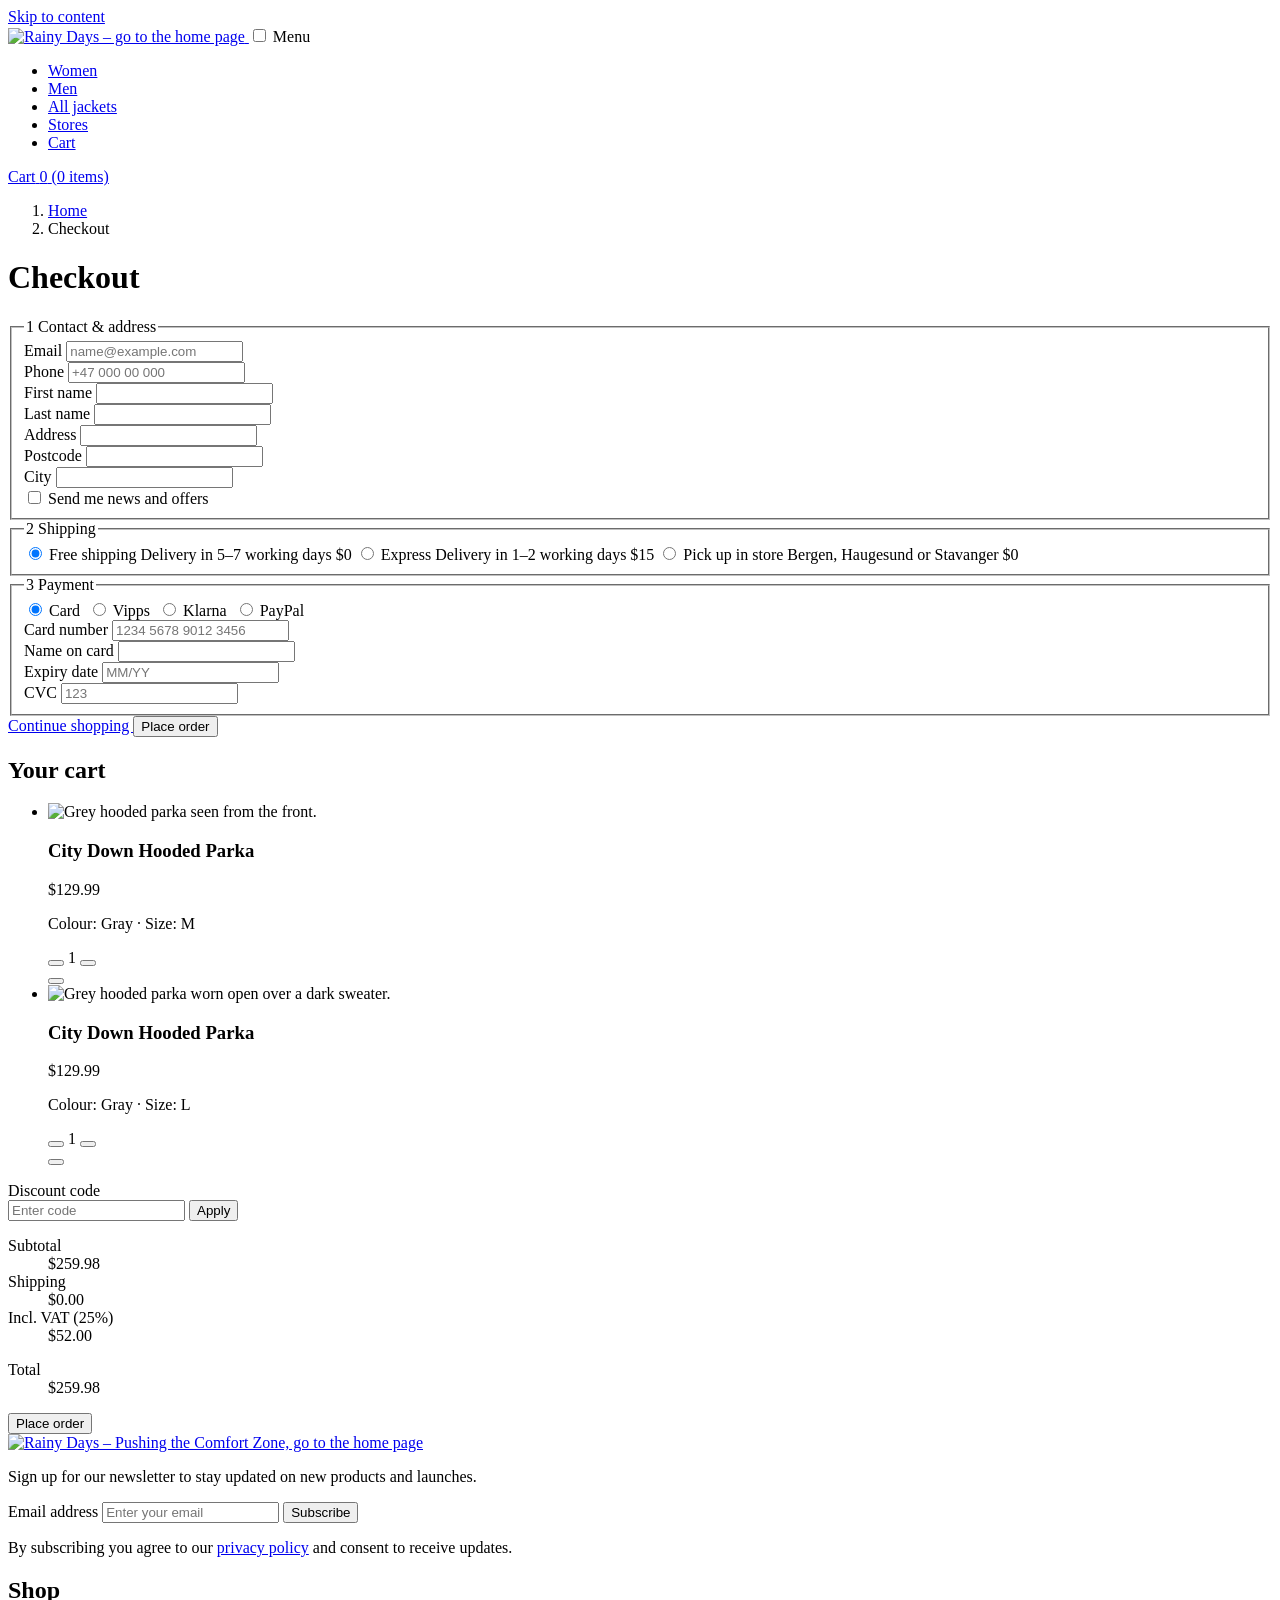
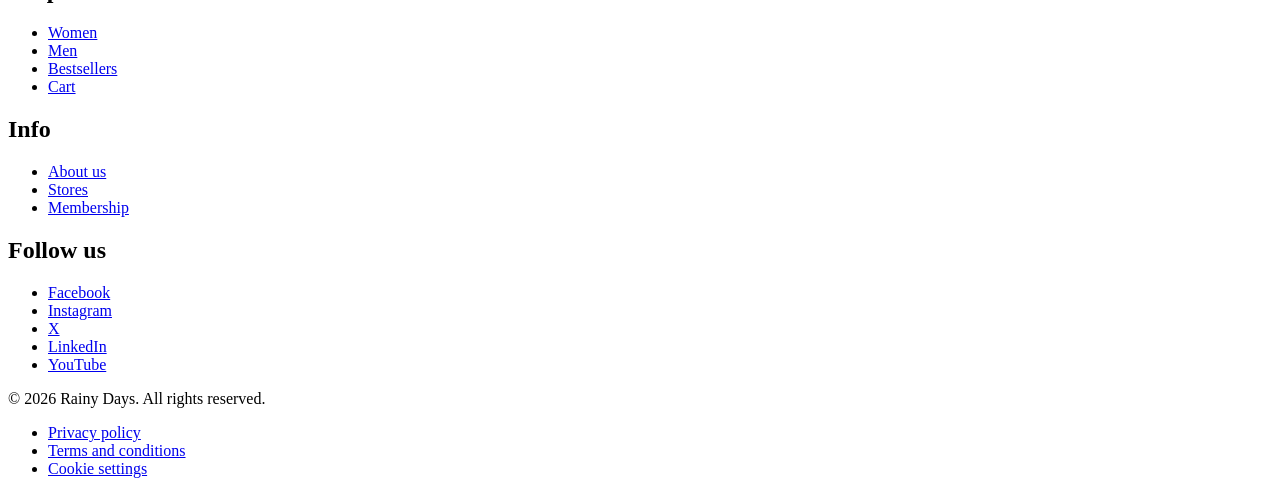
==== checkout/index.html @ c722ebae "Add HTML pages required by the CA Home, category (women/men), product, checkout, confirmation, terms" ====
<!doctype html>
<html lang="en">
  <head>
    <meta charset="UTF-8">
    <meta name="viewport" content="width=device-width, initial-scale=1.0">
    <meta
      name="description"
      content="Review your cart, choose shipping and payment and place your Rainy Days order."
>
    <link
      rel="canonical"
      href="https://kacperkijno.github.io/js1-ca-rainy-days/checkout/index.html"
>
    <link rel="icon" href="../assets/icons/favicon-32.png" type="image/png">
    <link rel="apple-touch-icon" href="../assets/icons/apple-touch-icon.png">
    <meta property="og:type" content="website">
    <meta property="og:site_name" content="Rainy Days">
    <meta property="og:title" content="Checkout | Rainy Days">
    <meta
      property="og:description"
      content="Review your cart, choose shipping and payment and place your Rainy Days order."
>
    <meta
      property="og:url"
      content="https://kacperkijno.github.io/js1-ca-rainy-days/checkout/index.html"
>
    <meta
      property="og:image"
      content="https://kacperkijno.github.io/js1-ca-rainy-days/assets/images/hero-mountain.webp"
>
    <title>Checkout | Rainy Days</title>
    <link rel="preconnect" href="https://fonts.googleapis.com">
    <link rel="preconnect" href="https://fonts.gstatic.com" crossorigin>
    <link
      href="https://fonts.googleapis.com/css2?family=Barlow:wght@400;500;600;700&family=Bebas+Neue&display=swap"
      rel="stylesheet"
>
    <link rel="stylesheet" href="../css/main.css">
  </head>
  <body>
    <a href="#main" class="skip-link">Skip to content</a>
    <header class="header header--solid">
      <div class="container header__inner">
        <a href="../index.html" class="logo header__logo">
          <img
            src="../assets/images/logo-rainy-days-mini.png"
            alt="Rainy Days – go to the home page"
            width="79"
            height="43"
>
        </a>
        <input
          type="checkbox"
          id="menu-toggle"
          class="header__toggle visually-hidden"
          aria-label="Open menu"
>
        <label for="menu-toggle" class="header__burger">
          <span class="icon icon--menu" aria-hidden="true"></span>
          <span class="visually-hidden">Menu</span>
        </label>
        <nav class="nav" aria-label="Main">
          <ul class="nav__list">
            <li><a href="../category/womens.html" class="nav__link">Women</a></li>
            <li><a href="../category/mens.html" class="nav__link">Men</a></li>
            <li><a href="../index.html#products" class="nav__link">All jackets</a></li>
            <li><a href="../index.html#stores" class="nav__link">Stores</a></li>
            <li class="nav__extra"><a href="../checkout/index.html" class="nav__link">Cart</a></li>
          </ul>
        </nav>
        <a href="../checkout/index.html" class="cart-link">
          <span class="icon icon--bag icon--sm" aria-hidden="true"></span>
          <span class="cart-link__text visually-hidden-mobile">Cart</span>
          <span class="cart-badge" aria-hidden="true">0</span>
          <span class="visually-hidden">(0 items)</span>
        </a>
      </div>
    </header>

    <main id="main" class="container checkout-page">
      <nav class="breadcrumbs" aria-label="Breadcrumb">
        <ol class="breadcrumbs__list">
          <li class="breadcrumbs__item">
            <a href="../index.html" class="breadcrumbs__link">Home</a>
          </li>
          <li class="breadcrumbs__item" aria-current="page">Checkout</li>
        </ol>
      </nav>

      <div class="checkout">
        <!-- Without JS the form simply opens the confirmation page.
             In the JS stage: validation, clearing the cart, then redirect. -->
        <form class="checkout__form" id="checkout-form" action="confirmation/index.html">
          <h1 class="checkout__title">Checkout</h1>

          <fieldset class="checkout-step">
            <legend class="checkout-step__legend">
              <span class="checkout-step__heading">
                <span class="step-number" aria-hidden="true">1</span>
                Contact &amp; address
              </span>
            </legend>
            <div class="checkout-step__fields">
              <div class="field field--full">
                <label for="email" class="field__label">Email</label>
                <input
                  type="email"
                  id="email"
                  name="email"
                  class="field__input"
                  autocomplete="email"
                  placeholder="name@example.com"
                  required
>
              </div>
              <div class="field field--full">
                <label for="phone" class="field__label">Phone</label>
                <input
                  type="tel"
                  id="phone"
                  name="phone"
                  class="field__input"
                  autocomplete="tel"
                  placeholder="+47 000 00 000"
                  required
>
              </div>
              <div class="field">
                <label for="first-name" class="field__label">First name</label>
                <input
                  type="text"
                  id="first-name"
                  name="first-name"
                  class="field__input"
                  autocomplete="given-name"
                  required
>
              </div>
              <div class="field">
                <label for="last-name" class="field__label">Last name</label>
                <input
                  type="text"
                  id="last-name"
                  name="last-name"
                  class="field__input"
                  autocomplete="family-name"
                  required
>
              </div>
              <div class="field field--full">
                <label for="address" class="field__label">Address</label>
                <input
                  type="text"
                  id="address"
                  name="address"
                  class="field__input"
                  autocomplete="address-line1"
                  required
>
              </div>
              <div class="field">
                <label for="postcode" class="field__label">Postcode</label>
                <input
                  type="text"
                  id="postcode"
                  name="postcode"
                  class="field__input"
                  autocomplete="postal-code"
                  required
>
              </div>
              <div class="field">
                <label for="city" class="field__label">City</label>
                <input
                  type="text"
                  id="city"
                  name="city"
                  class="field__input"
                  autocomplete="address-level2"
                  required
>
              </div>
              <label class="checkbox field--full">
                <input type="checkbox" name="newsletter" class="checkbox__input">
                Send me news and offers
              </label>
            </div>
          </fieldset>

          <fieldset class="checkout-step">
            <legend class="checkout-step__legend">
              <span class="checkout-step__heading">
                <span class="step-number" aria-hidden="true">2</span>
                Shipping
              </span>
            </legend>
            <div class="option-list">
              <label class="option">
                <input
                  type="radio"
                  name="shipping"
                  value="standard"
                  class="option__input"
                  checked
                  required
>
                <span class="option__body">
                  <span>
                    <span class="option__title">Free shipping</span>
                    <span class="option__description">Delivery in 5–7 working days</span>
                  </span>
                  <span class="option__price">$0</span>
                </span>
              </label>
              <label class="option">
                <input
                  type="radio"
                  name="shipping"
                  value="express"
                  class="option__input"
                  required
>
                <span class="option__body">
                  <span>
                    <span class="option__title">Express</span>
                    <span class="option__description">Delivery in 1–2 working days</span>
                  </span>
                  <span class="option__price">$15</span>
                </span>
              </label>
              <label class="option">
                <input type="radio" name="shipping" value="pickup" class="option__input" required>
                <span class="option__body">
                  <span>
                    <span class="option__title">Pick up in store</span>
                    <span class="option__description">Bergen, Haugesund or Stavanger</span>
                  </span>
                  <span class="option__price">$0</span>
                </span>
              </label>
            </div>
          </fieldset>

          <fieldset class="checkout-step">
            <legend class="checkout-step__legend">
              <span class="checkout-step__heading">
                <span class="step-number" aria-hidden="true">3</span>
                Payment
              </span>
            </legend>
            <div class="option-list">
              <label class="option">
                <input
                  type="radio"
                  name="payment"
                  value="card"
                  class="option__input"
                  checked
                  required
>
                <span class="option__body">
                  <span>
                    <span class="option__title">Card</span>
                  </span>
                  <img
                    src="../assets/images/payment-card.png"
                    alt=""
                    class="option__logo"
                    height="16"
>
                </span>
              </label>
              <label class="option">
                <input type="radio" name="payment" value="vipps" class="option__input" required>
                <span class="option__body">
                  <span>
                    <span class="option__title">Vipps</span>
                  </span>
                  <img
                    src="../assets/images/payment-vipps.png"
                    alt=""
                    class="option__logo"
                    height="16"
>
                </span>
              </label>
              <label class="option">
                <input type="radio" name="payment" value="klarna" class="option__input" required>
                <span class="option__body">
                  <span>
                    <span class="option__title">Klarna</span>
                  </span>
                  <img
                    src="../assets/images/payment-klarna.png"
                    alt=""
                    class="option__logo"
                    height="16"
>
                </span>
              </label>
              <label class="option">
                <input type="radio" name="payment" value="paypal" class="option__input" required>
                <span class="option__body">
                  <span>
                    <span class="option__title">PayPal</span>
                  </span>
                  <img
                    src="../assets/images/payment-paypal.png"
                    alt=""
                    class="option__logo"
                    height="16"
>
                </span>
              </label>
            </div>
            <div class="checkout-step__fields">
              <div class="field field--full">
                <label for="card-number" class="field__label">Card number</label>
                <input
                  type="text"
                  id="card-number"
                  name="card-number"
                  class="field__input"
                  autocomplete="cc-number"
                  placeholder="1234 5678 9012 3456"
                  inputmode="numeric"
                  required
>
              </div>
              <div class="field field--full">
                <label for="card-name" class="field__label">Name on card</label>
                <input
                  type="text"
                  id="card-name"
                  name="card-name"
                  class="field__input"
                  autocomplete="cc-name"
                  required
>
              </div>
              <div class="field">
                <label for="card-expiry" class="field__label">Expiry date</label>
                <input
                  type="text"
                  id="card-expiry"
                  name="card-expiry"
                  class="field__input"
                  autocomplete="cc-exp"
                  placeholder="MM/YY"
                  required
>
              </div>
              <div class="field">
                <label for="card-cvc" class="field__label">CVC</label>
                <input
                  type="text"
                  id="card-cvc"
                  name="card-cvc"
                  class="field__input"
                  autocomplete="cc-csc"
                  placeholder="123"
                  inputmode="numeric"
                  required
>
              </div>
            </div>
          </fieldset>

          <div class="checkout__actions">
            <a href="../index.html#products" class="btn btn--ghost btn--lg">
              <span class="icon icon--arrow-left" aria-hidden="true"></span>
              Continue shopping
            </a>
            <button type="submit" class="btn btn--accent btn--lg">
              <span class="icon icon--arrow-up-right" aria-hidden="true"></span>
              Place order
            </button>
          </div>
        </form>

        <!-- Example cart – in the JS stage the items come from the cart in localStorage,
             with an empty-cart message when there is nothing in it -->
        <aside class="summary" aria-labelledby="summary-title">
          <h2 class="summary__title" id="summary-title">Your cart</h2>
          <ul class="summary__items">
            <li class="cart-item">
              <img
                src="../assets/images/placeholder-jacket-detail-2.webp"
                alt="Grey hooded parka seen from the front."
                class="cart-item__image"
                width="992"
                height="1056"
>
              <div class="cart-item__body">
                <div class="cart-item__header">
                  <h3 class="cart-item__title">City Down Hooded Parka</h3>
                  <p class="cart-item__price">$129.99</p>
                </div>
                <p class="cart-item__meta">Colour: Gray · Size: M</p>
                <div class="cart-item__footer">
                  <div
                    class="quantity"
                    role="group"
                    aria-label="Quantity of City Down Hooded Parka"
                  >
                    <button type="button" class="quantity__btn" aria-label="Decrease quantity">
                      <span class="icon icon--minus icon--sm" aria-hidden="true"></span>
                    </button>
                    <output class="quantity__value">1</output>
                    <button type="button" class="quantity__btn" aria-label="Increase quantity">
                      <span class="icon icon--plus icon--sm" aria-hidden="true"></span>
                    </button>
                  </div>
                  <button
                    type="button"
                    class="cart-item__remove"
                    aria-label="Remove City Down Hooded Parka from cart"
                  >
                    <span class="icon icon--trash icon--sm" aria-hidden="true"></span>
                  </button>
                </div>
              </div>
            </li>
            <li class="cart-item">
              <img
                src="../assets/images/placeholder-jacket-detail-4.webp"
                alt="Grey hooded parka worn open over a dark sweater."
                class="cart-item__image"
                width="992"
                height="1056"
>
              <div class="cart-item__body">
                <div class="cart-item__header">
                  <h3 class="cart-item__title">City Down Hooded Parka</h3>
                  <p class="cart-item__price">$129.99</p>
                </div>
                <p class="cart-item__meta">Colour: Gray · Size: L</p>
                <div class="cart-item__footer">
                  <div
                    class="quantity"
                    role="group"
                    aria-label="Quantity of City Down Hooded Parka"
                  >
                    <button type="button" class="quantity__btn" aria-label="Decrease quantity">
                      <span class="icon icon--minus icon--sm" aria-hidden="true"></span>
                    </button>
                    <output class="quantity__value">1</output>
                    <button type="button" class="quantity__btn" aria-label="Increase quantity">
                      <span class="icon icon--plus icon--sm" aria-hidden="true"></span>
                    </button>
                  </div>
                  <button
                    type="button"
                    class="cart-item__remove"
                    aria-label="Remove City Down Hooded Parka from cart"
                  >
                    <span class="icon icon--trash icon--sm" aria-hidden="true"></span>
                  </button>
                </div>
              </div>
            </li>
          </ul>

          <div class="field">
            <label for="discount-code" class="field__label">Discount code</label>
            <div class="input-group">
              <input
                type="text"
                id="discount-code"
                name="discount"
                class="field__input"
                form="checkout-form"
                placeholder="Enter code"
>
              <button type="button" class="btn btn--accent btn--sm">Apply</button>
            </div>
          </div>

          <dl class="summary__rows">
            <div class="summary__row">
              <dt>Subtotal</dt>
              <dd>$259.98</dd>
            </div>
            <div class="summary__row">
              <dt>Shipping</dt>
              <dd>$0.00</dd>
            </div>
            <div class="summary__row">
              <dt>Incl. VAT (25%)</dt>
              <dd>$52.00</dd>
            </div>
          </dl>

          <dl class="summary__total">
            <dt>Total</dt>
            <dd>$259.98</dd>
          </dl>

          <button type="submit" form="checkout-form" class="btn btn--accent btn--lg btn--full">
            <span class="icon icon--arrow-up-right" aria-hidden="true"></span>
            Place order
          </button>
        </aside>
      </div>
    </main>

    <footer class="footer">
      <div class="container">
        <div class="footer__top">
          <div class="footer__newsletter" id="newsletter">
            <a href="../index.html" class="logo logo--large">
              <img
                src="../assets/images/logo-rainy-days.png"
                alt="Rainy Days – Pushing the Comfort Zone, go to the home page"
                width="181"
                height="97"
>
            </a>
            <p>Sign up for our newsletter to stay updated on new products and launches.</p>
            <form class="input-group" aria-label="Newsletter sign-up">
              <label for="newsletter-email" class="visually-hidden">Email address</label>
              <input
                type="email"
                id="newsletter-email"
                name="email"
                class="field__input"
                placeholder="Enter your email"
                autocomplete="email"
                required
>
              <button type="submit" class="btn btn--primary btn--lg">
                <span class="icon icon--arrow-up-right" aria-hidden="true"></span>
                Subscribe
              </button>
            </form>
            <p class="field__hint">
              By subscribing you agree to our
              <a href="../privacy.html" class="text-link">privacy policy</a>
              and consent to receive updates.
            </p>
          </div>

          <nav aria-labelledby="footer-shop">
            <h2 class="footer__heading" id="footer-shop">Shop</h2>
            <ul class="footer__list">
              <li><a href="../category/womens.html" class="footer__link">Women</a></li>
              <li><a href="../category/mens.html" class="footer__link">Men</a></li>
              <li><a href="../index.html#products" class="footer__link">Bestsellers</a></li>
              <li><a href="../checkout/index.html" class="footer__link">Cart</a></li>
            </ul>
          </nav>

          <nav aria-labelledby="footer-info">
            <h2 class="footer__heading" id="footer-info">Info</h2>
            <ul class="footer__list">
              <li><a href="../index.html#about" class="footer__link">About us</a></li>
              <li><a href="../index.html#stores" class="footer__link">Stores</a></li>
              <li><a href="../index.html#membership" class="footer__link">Membership</a></li>
            </ul>
          </nav>

          <div class="footer__social">
            <h2 class="footer__heading">Follow us</h2>
            <ul class="footer__list">
              <li>
                <a
                  href="https://www.facebook.com/"
                  class="footer__link"
                  target="_blank"
                  rel="noopener"
                >
                  <span class="icon icon--facebook" aria-hidden="true"></span>
                  <span class="footer__link-text visually-hidden-mobile">Facebook</span>
                </a>
              </li>
              <li>
                <a
                  href="https://www.instagram.com/"
                  class="footer__link"
                  target="_blank"
                  rel="noopener"
                >
                  <span class="icon icon--instagram" aria-hidden="true"></span>
                  <span class="footer__link-text visually-hidden-mobile">Instagram</span>
                </a>
              </li>
              <li>
                <a href="https://x.com/" class="footer__link" target="_blank" rel="noopener">
                  <span class="icon icon--x-logo" aria-hidden="true"></span>
                  <span class="footer__link-text visually-hidden-mobile">X</span>
                </a>
              </li>
              <li>
                <a
                  href="https://www.linkedin.com/"
                  class="footer__link"
                  target="_blank"
                  rel="noopener"
                >
                  <span class="icon icon--linkedin" aria-hidden="true"></span>
                  <span class="footer__link-text visually-hidden-mobile">LinkedIn</span>
                </a>
              </li>
              <li>
                <a
                  href="https://www.youtube.com/"
                  class="footer__link"
                  target="_blank"
                  rel="noopener"
                >
                  <span class="icon icon--youtube" aria-hidden="true"></span>
                  <span class="footer__link-text visually-hidden-mobile">YouTube</span>
                </a>
              </li>
            </ul>
          </div>
        </div>

        <div class="footer__bottom">
          <p>&copy; 2026 Rainy Days. All rights reserved.</p>
          <ul class="footer__legal">
            <li><a href="../privacy.html">Privacy policy</a></li>
            <li><a href="../terms.html">Terms and conditions</a></li>
            <li><a href="../privacy.html#cookies">Cookie settings</a></li>
          </ul>
        </div>
      </div>
    </footer>
  </body>
</html>
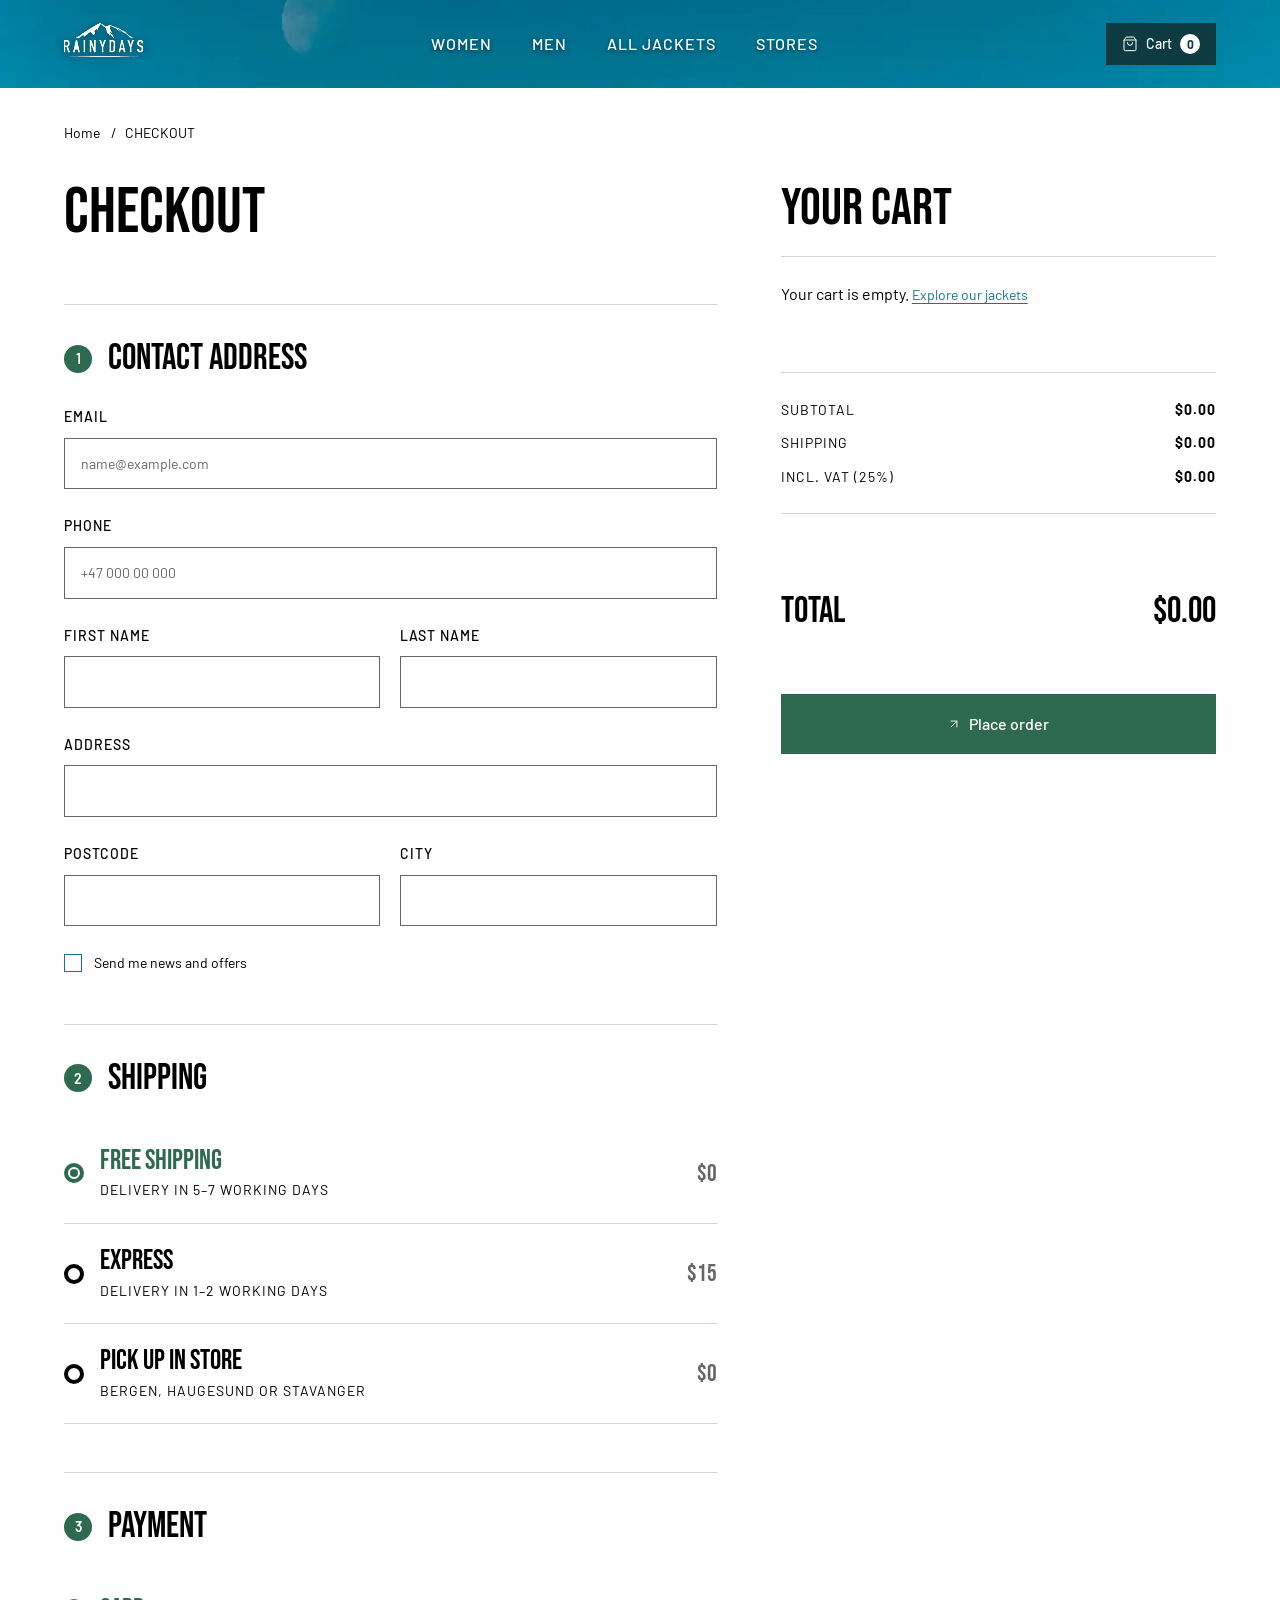
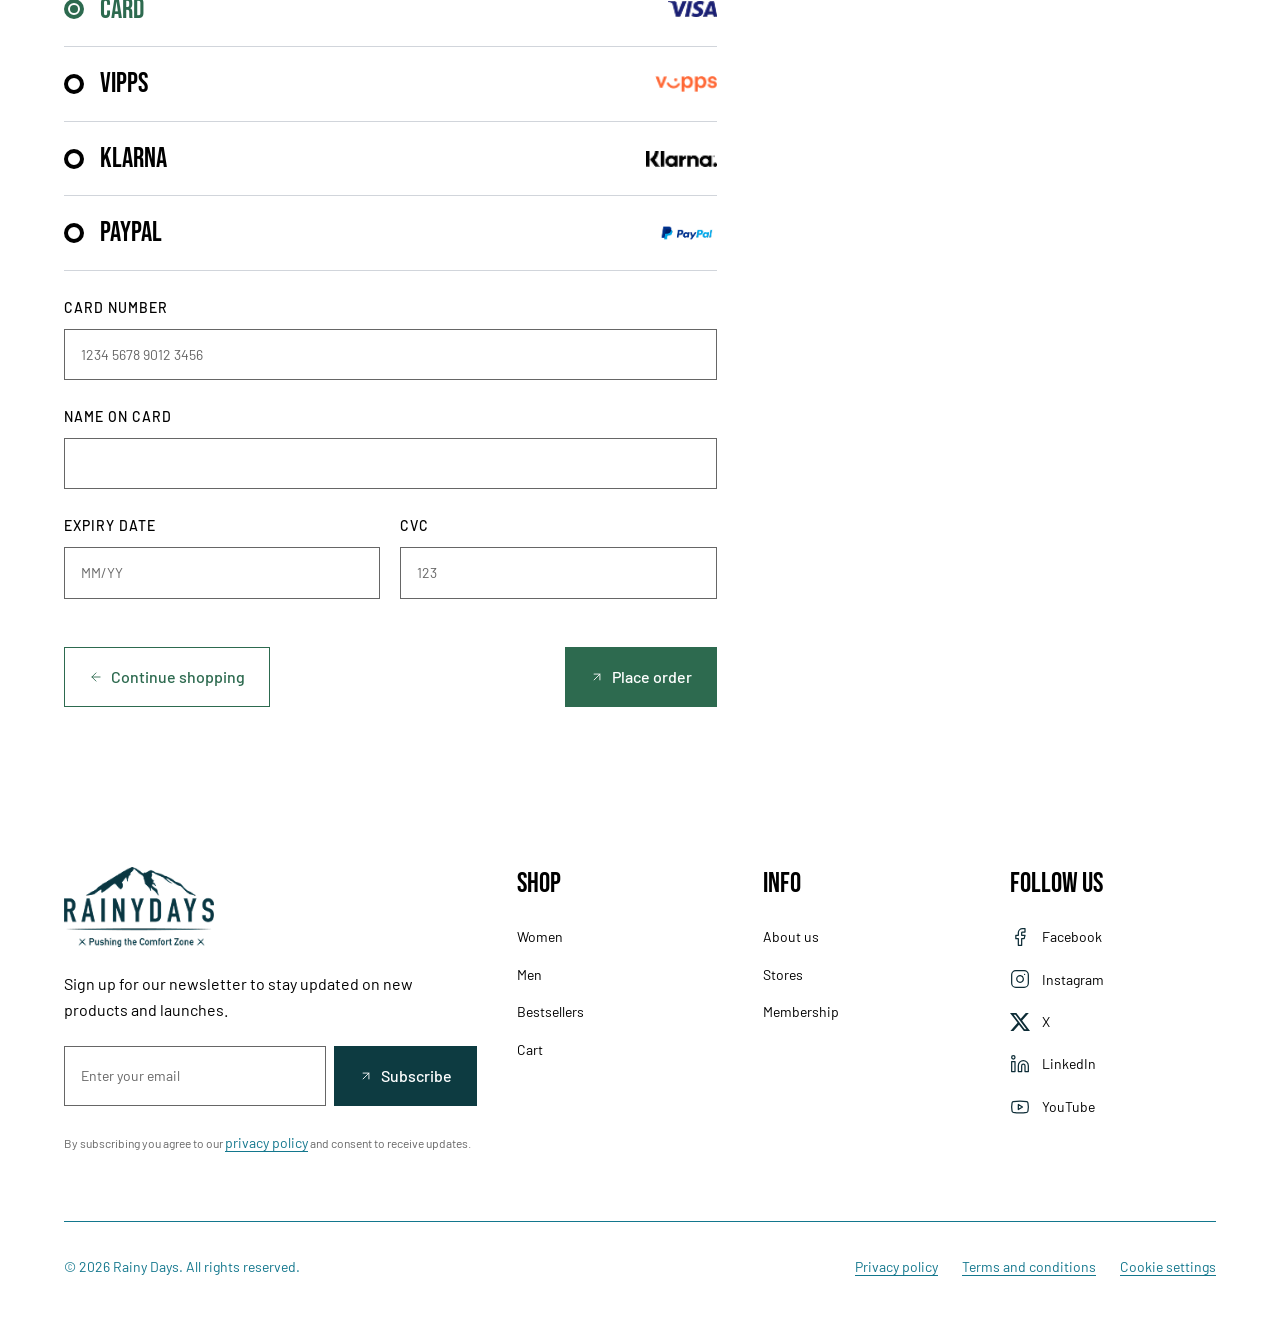
==== commit 1d0fc3a0: "Add product page, cart and checkout - Product page: fetch a single product by ?id= with getProduct(i" ====
--- a/checkout/index.html
+++ b/checkout/index.html
@@ -88,8 +88,6 @@
       </nav>
 
       <div class="checkout">
-        <!-- Without JS the form simply opens the confirmation page.
-             In the JS stage: validation, clearing the cart, then redirect. -->
         <form class="checkout__form" id="checkout-form" action="confirmation/index.html">
           <h1 class="checkout__title">Checkout</h1>
 
@@ -97,7 +95,7 @@
             <legend class="checkout-step__legend">
               <span class="checkout-step__heading">
                 <span class="step-number" aria-hidden="true">1</span>
-                Contact &amp; address
+                Contact  address
               </span>
             </legend>
             <div class="checkout-step__fields">
@@ -371,115 +369,27 @@
               <span class="icon icon--arrow-left" aria-hidden="true"></span>
               Continue shopping
             </a>
-            <button type="submit" class="btn btn--accent btn--lg">
-              <span class="icon icon--arrow-up-right" aria-hidden="true"></span>
-              Place order
-            </button>
+            <button type="submit" form="checkout-form" class="btn btn--accent btn--lg">
+  <span class="icon icon--arrow-up-right" aria-hidden="true"></span>
+  Place order
+</button>
           </div>
         </form>
 
-        <!-- Example cart – in the JS stage the items come from the cart in localStorage,
-             with an empty-cart message when there is nothing in it -->
         <aside class="summary" aria-labelledby="summary-title">
           <h2 class="summary__title" id="summary-title">Your cart</h2>
-          <ul class="summary__items">
-            <li class="cart-item">
-              <img
-                src="../assets/images/placeholder-jacket-detail-2.webp"
-                alt="Grey hooded parka seen from the front."
-                class="cart-item__image"
-                width="992"
-                height="1056"
->
-              <div class="cart-item__body">
-                <div class="cart-item__header">
-                  <h3 class="cart-item__title">City Down Hooded Parka</h3>
-                  <p class="cart-item__price">$129.99</p>
-                </div>
-                <p class="cart-item__meta">Colour: Gray · Size: M</p>
-                <div class="cart-item__footer">
-                  <div
-                    class="quantity"
-                    role="group"
-                    aria-label="Quantity of City Down Hooded Parka"
-                  >
-                    <button type="button" class="quantity__btn" aria-label="Decrease quantity">
-                      <span class="icon icon--minus icon--sm" aria-hidden="true"></span>
-                    </button>
-                    <output class="quantity__value">1</output>
-                    <button type="button" class="quantity__btn" aria-label="Increase quantity">
-                      <span class="icon icon--plus icon--sm" aria-hidden="true"></span>
-                    </button>
-                  </div>
-                  <button
-                    type="button"
-                    class="cart-item__remove"
-                    aria-label="Remove City Down Hooded Parka from cart"
-                  >
-                    <span class="icon icon--trash icon--sm" aria-hidden="true"></span>
-                  </button>
-                </div>
-              </div>
-            </li>
-            <li class="cart-item">
-              <img
-                src="../assets/images/placeholder-jacket-detail-4.webp"
-                alt="Grey hooded parka worn open over a dark sweater."
-                class="cart-item__image"
-                width="992"
-                height="1056"
->
-              <div class="cart-item__body">
-                <div class="cart-item__header">
-                  <h3 class="cart-item__title">City Down Hooded Parka</h3>
-                  <p class="cart-item__price">$129.99</p>
-                </div>
-                <p class="cart-item__meta">Colour: Gray · Size: L</p>
-                <div class="cart-item__footer">
-                  <div
-                    class="quantity"
-                    role="group"
-                    aria-label="Quantity of City Down Hooded Parka"
-                  >
-                    <button type="button" class="quantity__btn" aria-label="Decrease quantity">
-                      <span class="icon icon--minus icon--sm" aria-hidden="true"></span>
-                    </button>
-                    <output class="quantity__value">1</output>
-                    <button type="button" class="quantity__btn" aria-label="Increase quantity">
-                      <span class="icon icon--plus icon--sm" aria-hidden="true"></span>
-                    </button>
-                  </div>
-                  <button
-                    type="button"
-                    class="cart-item__remove"
-                    aria-label="Remove City Down Hooded Parka from cart"
-                  >
-                    <span class="icon icon--trash icon--sm" aria-hidden="true"></span>
-                  </button>
-                </div>
-              </div>
-            </li>
+          <div id="cart-status" class="is-hidden" role="status" aria-live="polite"></div>
+          
+          <ul class="summary__items" id="cart-list">
+            <!-- Dynamic cart items rendered via JS -->
           </ul>
 
-          <div class="field">
-            <label for="discount-code" class="field__label">Discount code</label>
-            <div class="input-group">
-              <input
-                type="text"
-                id="discount-code"
-                name="discount"
-                class="field__input"
-                form="checkout-form"
-                placeholder="Enter code"
->
-              <button type="button" class="btn btn--accent btn--sm">Apply</button>
-            </div>
-          </div>
+         
 
           <dl class="summary__rows">
             <div class="summary__row">
               <dt>Subtotal</dt>
-              <dd>$259.98</dd>
+              <dd id="cart-subtotal">$0.00</dd>
             </div>
             <div class="summary__row">
               <dt>Shipping</dt>
@@ -487,13 +397,13 @@
             </div>
             <div class="summary__row">
               <dt>Incl. VAT (25%)</dt>
-              <dd>$52.00</dd>
+              <dd id="cart-vat">$0.00</dd>
             </div>
           </dl>
 
           <dl class="summary__total">
             <dt>Total</dt>
-            <dd>$259.98</dd>
+            <dd id="cart-total">$0.00</dd>
           </dl>
 
           <button type="submit" form="checkout-form" class="btn btn--accent btn--lg btn--full">
@@ -626,5 +536,6 @@
         </div>
       </div>
     </footer>
+    <script type="module" src="../js/pages/checkout.js"></script>
   </body>
-</html>
+</html>
--- a/css/main.css
+++ b/css/main.css
@@ -0,0 +1,16 @@
+/* ==========================================================================
+   Rainy Days – main stylesheet
+   Only imports. Order matters: tokens → base → shared components → layout → pages.
+   ========================================================================== */
+
+@import url("variables.css");
+@import url("base.css");
+@import url("components.css");
+@import url("layout.css");
+
+/* ----- Page-specific styles ----- */
+@import url("pages/home.css");
+@import url("pages/products.css");
+@import url("pages/product.css");
+@import url("pages/checkout.css");
+@import url("pages/legal.css");
